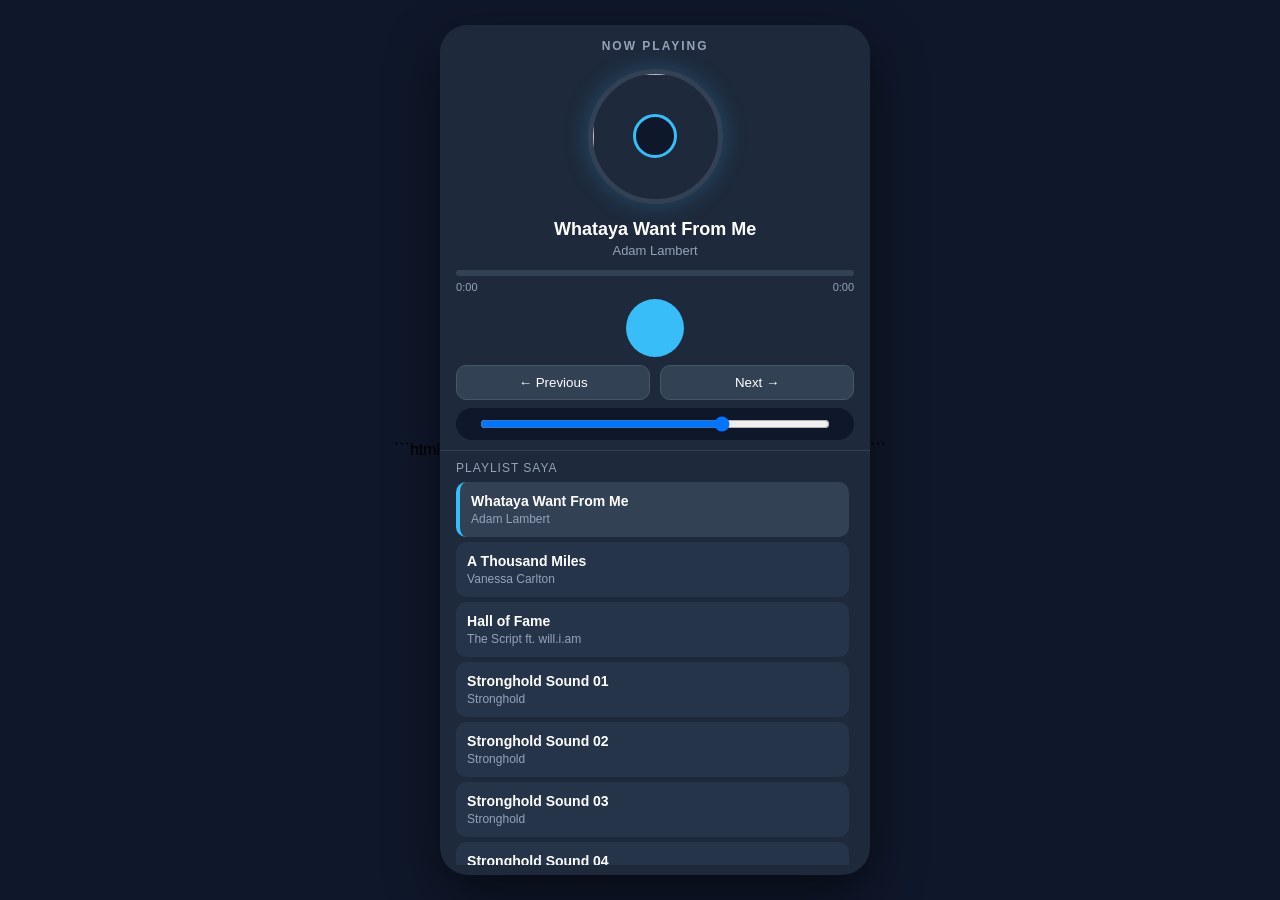
==== musik2/index.html @ 60b3ef36 "Add files via upload" ====
```html
<!DOCTYPE html>
<html lang="id">

<head>

<meta charset="UTF-8">

<meta
name="viewport"
content="width=device-width, initial-scale=1.0, viewport-fit=cover">

<title>Music Player</title>


<!-- ICON -->

<script
src="https://unpkg.com/@phosphor-icons/web">
</script>


<style>


/* =====================================
   1. RESET
===================================== */

* {

  box-sizing: border-box;

  margin: 0;

  padding: 0;

  font-family:

    Arial,
    sans-serif;

}


html,
body {

  width: 100%;

  height: 100%;

  overflow: hidden;

  background:

    #0f172a;

}


/* =====================================
   2. MUSIC PLAYER
===================================== */

.music-player {

  width: 100%;

  height: 100vh;

  height: 100dvh;

  display: flex;

  flex-direction: column;

  background:

    #1e293b;

  color:

    white;

  overflow: hidden;

}


/* =====================================
   3. BAGIAN ATAS PLAYER
===================================== */

.player-top {

  flex-shrink: 0;

  padding:

    max(
      14px,
      env(safe-area-inset-top)
    )

    16px

    10px;

  background:

    #1e293b;

  z-index:

    10;

}


/* =====================================
   4. HEADER
===================================== */

.header {

  display: flex;

  justify-content:

    space-between;

  align-items:

    center;

  margin-bottom:

    8px;

}


.header h2 {

  font-size:

    12px;

  color:

    #94a3b8;

  letter-spacing:

    2px;

}


.icon-button {

  border:

    none;

  background:

    transparent;

  color:

    #94a3b8;

  font-size:

    24px;

}


/* =====================================
   5. COVER
===================================== */

.cover-container {

  width:

    150px;

  height:

    150px;

  margin:

    0
    auto
    8px;

  position:

    relative;

  display:

    flex;

  justify-content:

    center;

  align-items:

    center;

}


/* COVER BERBENTUK PIRINGAN */

.cover {

  width:

    135px;

  height:

    135px;

  border-radius:

    50%;

  object-fit:

    cover;

  border:

    5px
    solid
    #334155;

  box-shadow:

    0
    0
    25px

    rgba(
      56,
      189,
      248,
      0.25
    );

  animation:

    putarCover

    8s

    linear

    infinite;

  animation-play-state:

    paused;

}


/* COVER BERPUTAR SAAT PLAY */

.music-player.playing
.cover {

  animation-play-state:

    running;

}


/* ANIMASI */

@keyframes putarCover {

  from {

    transform:

      rotate(
        0deg
      );

  }


  to {

    transform:

      rotate(
        360deg
      );

  }

}


/* IKON MUSIK */

.music-icon {

  position:

    absolute;

  width:

    44px;

  height:

    44px;

  border-radius:

    50%;

  background:

    #0f172a;

  border:

    3px
    solid
    #38bdf8;

  display:

    flex;

  justify-content:

    center;

  align-items:

    center;

  color:

    #38bdf8;

  font-size:

    23px;

  pointer-events:

    none;

}


/* =====================================
   6. INFO LAGU
===================================== */

.song-info {

  text-align:

    center;

}


.song-title {

  font-size:

    18px;

  font-weight:

    bold;

  white-space:

    nowrap;

  overflow:

    hidden;

  text-overflow:

    ellipsis;

}


.artist {

  margin-top:

    3px;

  font-size:

    13px;

  color:

    #94a3b8;

}


/* =====================================
   7. PROGRESS
===================================== */

.progress {

  width:

    100%;

  height:

    6px;

  margin-top:

    12px;

  background:

    #334155;

  border-radius:

    10px;

  overflow:

    hidden;

  cursor:

    pointer;

}


.progress-fill {

  width:

    0%;

  height:

    100%;

  background:

    #38bdf8;

}


.time {

  display:

    flex;

  justify-content:

    space-between;

  margin-top:

    5px;

  font-size:

    11px;

  color:

    #94a3b8;

}


/* =====================================
   8. TOMBOL KONTROL
===================================== */

.controls {

  display:

    flex;

  justify-content:

    center;

  align-items:

    center;

  gap:

    20px;

  margin-top:

    6px;

}


.control-button {

  border:

    none;

  background:

    transparent;

  color:

    white;

  font-size:

    26px;

  cursor:

    pointer;

}


.play-button {

  width:

    58px;

  height:

    58px;

  border:

    none;

  border-radius:

    50%;

  background:

    #38bdf8;

  color:

    #0f172a;

  font-size:

    28px;

  cursor:

    pointer;

}


/* =====================================
   9. PREVIOUS DAN NEXT
===================================== */

.text-controls {

  display:

    flex;

  gap:

    10px;

  margin-top:

    8px;

}


.text-controls button {

  flex:

    1;

  padding:

    9px;

  border:

    1px
    solid
    #475569;

  border-radius:

    10px;

  background:

    #334155;

  color:

    white;

  cursor:

    pointer;

}


/* =====================================
   10. VOLUME
===================================== */

.volume {

  display:

    flex;

  align-items:

    center;

  gap:

    10px;

  margin-top:

    8px;

  padding:

    8px
    14px;

  border-radius:

    20px;

  background:

    #0f172a;

}


.volume input {

  width:

    100%;

}


/* =====================================
   11. PLAYLIST
===================================== */

.playlist-area {

  flex:

    1;

  min-height:

    0;

  display:

    flex;

  flex-direction:

    column;

  border-top:

    1px
    solid
    #334155;

  padding:

    10px
    16px;

  overflow:

    hidden;

}


.playlist-title {

  flex-shrink:

    0;

  margin-bottom:

    7px;

  font-size:

    12px;

  color:

    #94a3b8;

  letter-spacing:

    1px;

}


/* =====================================
   12. LIST LAGU DI-SCROLL
===================================== */

.song-list {

  flex:

    1;

  min-height:

    0;

  overflow-y:

    auto;

  overflow-x:

    hidden;

  padding-right:

    5px;

  -webkit-overflow-scrolling:

    touch;

}


.song-list::-webkit-scrollbar {

  width:

    5px;

}


.song-list::-webkit-scrollbar-thumb {

  background:

    #475569;

  border-radius:

    10px;

}


/* ITEM LAGU */

.song-item {

  display:

    flex;

  justify-content:

    space-between;

  align-items:

    center;

  padding:

    11px;

  margin-bottom:

    5px;

  border-radius:

    10px;

  background:

    #263449;

  cursor:

    pointer;

}


.song-item.active {

  background:

    #334155;

  border-left:

    4px
    solid
    #38bdf8;

}


.song-item-title {

  font-size:

    14px;

  font-weight:

    bold;

}


.song-item-artist {

  margin-top:

    3px;

  font-size:

    12px;

  color:

    #94a3b8;

}


/* =====================================
   13. HP LAYAR PENDEK
===================================== */

@media
(max-height: 700px) {

  .cover-container {

    width:

      110px;

    height:

      110px;

  }


  .cover {

    width:

      100px;

    height:

      100px;

  }


  .player-top {

    padding-top:

      8px;

    padding-bottom:

      6px;

  }


  .progress {

    margin-top:

      7px;

  }


  .controls {

    margin-top:

      4px;

  }


  .play-button {

    width:

      50px;

    height:

      50px;

  }

}


/* =====================================
   14. DESKTOP
===================================== */

@media
(min-width: 600px) {

  body {

    display:

      flex;

    justify-content:

      center;

    align-items:

      center;

    padding:

      20px;

  }


  .music-player {

    width:

      430px;

    max-height:

      850px;

    border-radius:

      28px;

    box-shadow:

      0
      20px
      50px

      rgba(
        0,
        0,
        0,
        0.5
      );

  }

}


</style>

</head>


<body>


<div
class="music-player">


<!-- PLAYER BAGIAN ATAS -->

<div
class="player-top">


<div
class="header">


<button
class="icon-button">

<i
class="ph ph-caret-down">

</i>

</button>


<h2>

NOW PLAYING

</h2>


<button
class="icon-button">

<i
class="ph ph-dots-three">

</i>

</button>


</div>


<!-- COVER -->

<div
class="cover-container">


<img

id="cover"

class="cover"

src="https://images.unsplash.com/photo-1506157786151-b8491531f063?w=500&q=80">


<div
class="music-icon">


<i
class="ph ph-music-note">

</i>


</div>


</div>


<!-- INFO -->

<div
class="song-info">


<div
id="title"

class="song-title">

Memuat Lagu...

</div>


<div
id="artist"

class="artist">

-

</div>


</div>


<!-- PROGRESS -->

<div

id="progress"

class="progress">


<div

id="progressFill"

class="progress-fill">

</div>


</div>


<div
class="time">


<span
id="currentTime">

0:00

</span>


<span
id="duration">

0:00

</span>


</div>


<!-- TOMBOL -->

<div
class="controls">


<button

id="previous"

class="control-button">


<i
class="ph ph-skip-back-fill">

</i>


</button>


<button

id="play"

class="play-button">


<i
class="ph ph-play-fill">

</i>


</button>


<button

id="next"

class="control-button">


<i
class="ph ph-skip-forward-fill">

</i>


</button>


</div>


<!-- TOMBOL TEKS -->

<div
class="text-controls">


<button
id="previousText">

← Previous

</button>


<button
id="nextText">

Next →

</button>


</div>


<!-- VOLUME -->

<div
class="volume">


<i
class="ph ph-speaker-low">

</i>


<input

id="volume"

type="range"

min="0"

max="100"

value="70">


<i
class="ph ph-speaker-high">

</i>


</div>


</div>


<!-- PLAYLIST -->

<div
class="playlist-area">


<div
class="playlist-title">

PLAYLIST SAYA

</div>


<div

id="songList"

class="song-list">

</div>


</div>


</div>


<script>


/* =====================================
   DAFTAR LAGU
===================================== */

const playlist = [

{
        title: "Whataya Want From Me",
        artist: "Adam Lambert",
      src: "https://raw.githubusercontent.com/MrSukses89/my_music/main/what_from_me.mp3",
      cover: "https://images.unsplash.com/photo-1506157786151-b8491531f063?w=500&q=80"
      },
      {
        title: "A Thousand Miles",
        artist: "Vanessa Carlton",
        src: "https://github.com/MrSukses89/my_music/raw/refs/heads/main/Vanessa%20Carlton%20-%20A%20Thousand%20Miles.mp3",
        cover: "https://images.unsplash.com/photo-1506157786151-b8491531f063?w=500&q=80"

      },
      { title: "Hall of Fame", artist: "The Script ft. will.i.am", src: "https://raw.githubusercontent.com/MrSukses89/my_music/main/hall%20of%20fame.mp3", cover: "https://images.unsplash.com/photo-1598488035139-bdbb2231ce04?w=500&q=80" },
      { title: "Stronghold Sound 01", artist: "Stronghold", src: "https://raw.githubusercontent.com/MrSukses89/my_music/main/stronghold%20sound01.mp3", cover: "https://images.unsplash.com/photo-1506157786151-b8491531f063?w=500&q=80" },
      { title: "Stronghold Sound 02", artist: "Stronghold", src: "https://raw.githubusercontent.com/MrSukses89/my_music/main/stronghold%20sound02.mp3", cover: "https://images.unsplash.com/photo-1506157786151-b8491531f063?w=500&q=80" },
      { title: "Stronghold Sound 03", artist: "Stronghold", src: "https://raw.githubusercontent.com/MrSukses89/my_music/main/stronghold%20sound03.mp3", cover: "https://images.unsplash.com/photo-1506157786151-b8491531f063?w=500&q=80" },
      { title: "Stronghold Sound 04", artist: "Stronghold", src: "https://raw.githubusercontent.com/MrSukses89/my_music/main/stronghold%20sound04.mp3", cover: "https://images.unsplash.com/photo-1506157786151-b8491531f063?w=500&q=80" },
      { title: "It's My Life", artist: "Bon Jovi", src: "https://raw.githubusercontent.com/MrSukses89/my_music/main/its_My_Life.mp3", cover: "https://images.unsplash.com/photo-1506157786151-b8491531f063?w=500&q=80" },
      { title: "Green Day - 21 Guns", artist: "Green Day", src: "https://raw.githubusercontent.com/MrSukses89/my_music/main/Green%20Day_21%20Gun.mp3", cover: "https://images.unsplash.com/photo-1506157786151-b8491531f063?w=500&q=80" },
      { title: "Iris", artist: "Goo Goo Dolls", src: "https://raw.githubusercontent.com/MrSukses89/my_music/main/Iris.mp3", cover: "https://images.unsplash.com/photo-1506157786151-b8491531f063?w=500&q=80" },
      { title: "Don't Cry", artist: "Guns N' Roses", src: "https://raw.githubusercontent.com/MrSukses89/my_music/main/dont%20cry%20gnr.mp3", cover: "https://images.unsplash.com/photo-1506157786151-b8491531f063?w=500&q=80" },
      { title: "Bad Liar", artist: "Imagine Dragons", src: "https://raw.githubusercontent.com/MrSukses89/my_music/main/bad%20liar.mp3", cover: "https://images.unsplash.com/photo-1506157786151-b8491531f063?w=500&q=80" },
      { title: "In The End", artist: "Linkin Park", src: "https://raw.githubusercontent.com/MrSukses89/my_music/main/in%20the%20end.mp3", cover: "https://images.unsplash.com/photo-1506157786151-b8491531f063?w=500&q=80" },
      { title: "Young Dumb & Broke", artist: "Khalid", src: "https://raw.githubusercontent.com/MrSukses89/my_music/main/young_dumb.mp3", cover: "https://images.unsplash.com/photo-1506157786151-b8491531f063?w=500&q=80" },
      { title: "Slow Dancing in the Burning Room", artist: "John Mayer", src: "https://raw.githubusercontent.com/MrSukses89/my_music/main/slow_dacing.mp3", cover: "https://images.unsplash.com/photo-1506157786151-b8491531f063?w=500&q=80" },
      { title: "Can We Kiss Forever?", artist: "Kina ft. Adriana Proenza", src: "https://raw.githubusercontent.com/MrSukses89/my_music/main/can_we_kiss.mp3", cover: "https://images.unsplash.com/photo-1506157786151-b8491531f063?w=500&q=80" },
      { title: "Poker Face", artist: "Lady Gaga", src: "https://raw.githubusercontent.com/MrSukses89/my_music/main/poker_face.mp3", cover: "https://images.unsplash.com/photo-1506157786151-b8491531f063?w=500&q=80" },
      { title: "Rain On Me", artist: "Lady Gaga & Ariana Grande", src: "https://raw.githubusercontent.com/MrSukses89/my_music/main/rain_on_me.mp3", cover: "https://images.unsplash.com/photo-1506157786151-b8491531f063?w=500&q=80" },
      { title: "Numb", artist: "Linkin Park", src: "https://raw.githubusercontent.com/MrSukses89/my_music/main/numb.mp3", cover: "https://images.unsplash.com/photo-1506157786151-b8491531f063?w=500&q=80" },
      { title: "Perfect", artist: "Simple Plan", src: "https://raw.githubusercontent.com/MrSukses89/my_music/main/Perfect_simpel.mp3", cover: "https://images.unsplash.com/photo-1506157786151-b8491531f063?w=500&q=80" },
      { title: "Surender", artist: "Natalie Taylor", src: "https://raw.githubusercontent.com/MrSukses89/my_music/main/surender.mp3", cover: "https://images.unsplash.com/photo-1506157786151-b8491531f063?w=500&q=80" },
      { title: "Something Like This", artist: "The Chainsmokers & Coldplay", src: "https://raw.githubusercontent.com/MrSukses89/my_music/main/something%20like%20this.mp3", cover: "https://images.unsplash.com/photo-1506157786151-b8491531f063?w=500&q=80" },
      { title: "Akatsuki No Ito", artist: "Wakaki", src: "https://raw.githubusercontent.com/MrSukses89/my_music/main/akatsuki%20no%20ito.mp3", cover: "https://images.unsplash.com/photo-1506157786151-b8491531f063?w=500&q=80" },
      { title: "What I've Done", artist: "Linkin Park", src: "https://raw.githubusercontent.com/MrSukses89/my_music/main/what%20ive%20done.mp3", cover: "https://images.unsplash.com/photo-1506157786151-b8491531f063?w=500&q=80" },
      { title: "Where You Will Go", artist: "OneRepublic", src: "https://raw.githubusercontent.com/MrSukses89/my_music/main/where%20you%20will%20go.mp3", cover: "https://images.unsplash.com/photo-1506157786151-b8491531f063?w=500&q=80" },
      { title: "Avenged Sevenfold - Hail To The King 01", artist: "Avenged Sevenfold", src: "https://raw.githubusercontent.com/MrSukses89/my_music/main/avenged%2001.mp3", cover: "https://images.unsplash.com/photo-1506157786151-b8491531f063?w=500&q=80" },
      { title: "Avenged Sevenfold - Hail To The King 02", artist: "Avenged Sevenfold", src: "https://raw.githubusercontent.com/MrSukses89/my_music/main/avenged%2002.mp3", cover: "https://images.unsplash.com/photo-1506157786151-b8491531f063?w=500&q=80" },
      { title: "Avenged Sevenfold - Hail To The King 03", artist: "Avenged Sevenfold", src: "https://raw.githubusercontent.com/MrSukses89/my_music/main/avenged%2003.mp3", cover: "https://images.unsplash.com/photo-1506157786151-b8491531f063?w=500&q=80" },
      { title: "Avenged Sevenfold - Hail To The King 04", artist: "Avenged Sevenfold", src: "https://raw.githubusercontent.com/MrSukses89/my_music/main/avenged%2004.mp3", cover: "https://images.unsplash.com/photo-1506157786151-b8491531f063?w=500&q=80" },
      { title: "barat - 01", artist: "Various Artists", src: "https://raw.githubusercontent.com/MrSukses89/my_music/main/barat%2001.mp3", cover: "https://images.unsplash.com/photo-1506157786151-b8491531f063?w=500&q=80" },
      { title: "barat - 02", artist: "Various Artists", src: "https://raw.githubusercontent.com/MrSukses89/my_music/main/barat%2002.mp3", cover: "https://images.unsplash.com/photo-1506157786151-b8491531f063?w=500&q=80" },
      { title: "barat - 03", artist: "Various Artists", src: "https://raw.githubusercontent.com/MrSukses89/my_music/main/barat%2003.mp3", cover: "https://images.unsplash.com/photo-1506157786151-b8491531f063?w=500&q=80" },
      { title: "ghibli - 01", artist: "Various Artists", src: "https://raw.githubusercontent.com/MrSukses89/my_music/main/ghibli%2001.mp3", cover: "https://images.unsplash.com/photo-1506157786151-b8491531f063?w=500&q=80" },
      { title: "ghibli - 02", artist: "Various Artists", src: "https://raw.githubusercontent.com/MrSukses89/my_music/main/gibli%2002.mp3", cover: "https://images.unsplash.com/photo-1506157786151-b8491531f063?w=500&q=80" },
      { title: "river flow rock", artist: "Various Artists", src: "https://raw.githubusercontent.com/MrSukses89/my_music/main/River%20Flow%20Rock.mp3", cover: "https://images.unsplash.com/photo-1506157786151-b8491531f063?w=500&q=80" },
      { title: "rock - 01", artist: "Various Artists", src: "https://raw.githubusercontent.com/MrSukses89/my_music/main/rock%2001.mp3", cover: "https://images.unsplash.com/photo-1506157786151-b8491531f063?w=500&q=80" },
      { title: "rock - 02", artist: "Various Artists", src: "https://raw.githubusercontent.com/MrSukses89/my_music/main/rock%2002.mp3", cover: "https://images.unsplash.com/photo-1506157786151-b8491531f063?w=500&q=80" },
      { title: "rock - 03", artist: "Various Artists", src: "https://raw.githubusercontent.com/MrSukses89/my_music/main/rock%2003.mp3", cover: "https://images.unsplash.com/photo-1506157786151-b8491531f063?w=500&q=80" },
      { title: "Getcha", artist: "Sania Twain", src: "https://raw.githubusercontent.com/MrSukses89/my_music/main/sania_twain_getcha.mp3", cover: "https://images.unsplash.com/photo-1506157786151-b8491531f063?w=500&q=80" },
      { title: "Clasic - 01", artist: "Various Artists", src: "https://raw.githubusercontent.com/MrSukses89/my_music/main/clasic%2001.mp3", cover: "https://images.unsplash.com/photo-1506157786151-b8491531f063?w=500&q=80" },
      { title: "Clasic - 02", artist: "Various Artists", src: "https://raw.githubusercontent.com/MrSukses89/my_music/main/clasic%2002.mp3", cover: "https://images.unsplash.com/photo-1506157786151-b8491531f063?w=500&q=80" },
      { title: "Clasic - 03", artist: "Various Artists", src: "https://raw.githubusercontent.com/MrSukses89/my_music/main/clasic%2003.mp3", cover: "https://images.unsplash.com/photo-1506157786151-b8491531f063?w=500&q=80" },
      { title: "Clasic - 04", artist: "Various Artists", src: "https://raw.githubusercontent.com/MrSukses89/my_music/main/clasic%2004.mp3", cover: "https://images.unsplash.com/photo-1506157786151-b8491531f063?w=500&q=80" },
      { title: "Clasic - 05", artist: "Various Artists", src: "https://raw.githubusercontent.com/MrSukses89/my_music/main/clasic%2005.mp3", cover: "https://images.unsplash.com/photo-1506157786151-b8491531f063?w=500&q=80" },
      { title: "Clasic - 06", artist: "Various Artists", src: "https://raw.githubusercontent.com/MrSukses89/my_music/main/clasic%2006.mp3", cover: "https://images.unsplash.com/photo-1506157786151-b8491531f063?w=500&q=80" },
      { title: "Clasic - 07", artist: "Various Artists", src: "https://raw.githubusercontent.com/MrSukses89/my_music/main/clasic%2007.mp3", cover: "https://images.unsplash.com/photo-1506157786151-b8491531f063?w=500&q=80" },
      { title: "Clasic - 08", artist: "Various Artists", src: "https://raw.githubusercontent.com/MrSukses89/my_music/main/clasic%2008.mp3", cover: "https://images.unsplash.com/photo-1506157786151-b8491531f063?w=500&q=80" },
      { title: "yiruma - 01", artist: "Various Artists", src: "https://raw.githubusercontent.com/MrSukses89/my_music/main/yiruma%2001.mp3", cover: "https://images.unsplash.com/photo-1506157786151-b8491531f063?w=500&q=80" },
      { title: "yiruma - 02", artist: "Various Artists", src: "https://raw.githubusercontent.com/MrSukses89/my_music/main/yiruma%2002.mp3", cover: "https://images.unsplash.com/photo-1506157786151-b8491531f063?w=500&q=80" },
      { title: "Padi - 01", artist: "Padi", src: "https://raw.githubusercontent.com/MrSukses89/my_music/main/padi%2001.mp3", cover: "https://images.unsplash.com/photo-1506157786151-b8491531f063?w=500&q=80" },
      { title: "Padi - 02", artist: "Padi", src: "https://raw.githubusercontent.com/MrSukses89/my_music/main/padi%2002.mp3", cover: "https://images.unsplash.com/photo-1506157786151-b8491531f063?w=500&q=80" },
      { title: "Padi - 03", artist: "Padi", src: "https://raw.githubusercontent.com/MrSukses89/my_music/main/padi%2003.mp3", cover: "https://images.unsplash.com/photo-1506157786151-b8491531f063?w=500&q=80" },
      { title: "Viera - 01", artist: "Various Artists", src: "https://raw.githubusercontent.com/MrSukses89/my_music/main/viera%2001.mp3", cover: "https://images.unsplash.com/photo-1506157786151-b8491531f063?w=500&q=80" },
      { title: "Viera - 02", artist: "Various Artists", src: "https://raw.githubusercontent.com/MrSukses89/my_music/main/viera%2002.mp3", cover: "https://images.unsplash.com/photo-1506157786151-b8491531f063?w=500&q=80" },
      { title: "Didi Kempot - 01", artist: "Didi Kempot", src: "https://raw.githubusercontent.com/MrSukses89/my_music/main/didi%20kempot%2001.mp3", cover: "https://images.unsplash.com/photo-1506157786151-b8491531f063?w=500&q=80" },
      { title: "Didi Kempot - 02", artist: "Didi Kempot", src: "https://raw.githubusercontent.com/MrSukses89/my_music/main/didi%20kempot%2002.mp3", cover: "https://images.unsplash.com/photo-1506157786151-b8491531f063?w=500&q=80" },
      { title: "Didi Kempot - 03", artist: "Didi Kempot", src: "https://raw.githubusercontent.com/MrSukses89/my_music/main/didi%20kempot%2003.mp3", cover: "https://images.unsplash.com/photo-1506157786151-b8491531f063?w=500&q=80" },
      { title: "Daughtry", artist: "Daughtry", src: "https://raw.githubusercontent.com/MrSukses89/my_music/main/Daughtry.mp3", cover: "https://images.unsplash.com/photo-1506157786151-b8491531f063?w=500&q=80" },
      { title: "Scorpion - 01", artist: "Scorpion", src: "https://raw.githubusercontent.com/MrSukses89/my_music/main/Sorpion%2001.mp3", cover: "https://images.unsplash.com/photo-1506157786151-b8491531f063?w=500&q=80" },
      { title: "Scorpion 02", artist: "Scorpion", src: "https://raw.githubusercontent.com/MrSukses89/my_music/main/Sorpion%2002.mp3", cover: "https://images.unsplash.com/photo-1506157786151-b8491531f063?w=500&q=80" },
      { title: "Scorpion - 03", artist: "Scorpion", src: "https://raw.githubusercontent.com/MrSukses89/my_music/main/Sorpion%2003.mp3", cover: "https://images.unsplash.com/photo-1506157786151-b8491531f063?w=500&q=80" },
      { title: "Andmesh - 01", artist: "Andmesh", src: "https://raw.githubusercontent.com/MrSukses89/my_music/main/andmesh%2001.mp3", cover: "https://images.unsplash.com/photo-1506157786151-b8491531f063?w=500&q=80" },
      { title: "Andmesh - 02", artist: "Andmesh", src: "https://raw.githubusercontent.com/MrSukses89/my_music/main/andmesh%2002.mp3", cover: "https://images.unsplash.com/photo-1506157786151-b8491531f063?w=500&q=80" },
      { title: "Ungu - 01", artist: "Ungu", src: "https://raw.githubusercontent.com/MrSukses89/my_music/main/ungu%2001.mp3", cover: "https://images.unsplash.com/photo-1506157786151-b8491531f063?w=500&q=80" },
      { title: "Ungu - 02", artist: "Ungu", src: "https://raw.githubusercontent.com/MrSukses89/my_music/main/ungu%2002.mp3", cover: "https://images.unsplash.com/photo-1506157786151-b8491531f063?w=500&q=80" },
      { title: "Ungu - 03", artist: "Ungu", src: "https://raw.githubusercontent.com/MrSukses89/my_music/main/ungu%2003.mp3", cover: "https://images.unsplash.com/photo-1506157786151-b8491531f063?w=500&q=80" },
      { title: "Noah - 01", artist: "Noah", src: "https://raw.githubusercontent.com/MrSukses89/my_music/main/noah%20001.mp3", cover: "https://images.unsplash.com/photo-1506157786151-b8491531f063?w=500&q=80" },
      { title: "Noah - 02", artist: "Noah", src: "https://raw.githubusercontent.com/MrSukses89/my_music/main/noah%2002.mp3", cover: "https://images.unsplash.com/photo-1506157786151-b8491531f063?w=500&q=80" },
      { title: "Noah - 03", artist: "Noah", src: "https://raw.githubusercontent.com/MrSukses89/my_music/main/noah%2003.mp3", cover: "https://images.unsplash.com/photo-1506157786151-b8491531f063?w=500&q=80" },
      { title: "Noah - 04", artist: "Noah", src: "https://raw.githubusercontent.com/MrSukses89/my_music/main/noah%2004.mp3", cover: "https://images.unsplash.com/photo-1506157786151-b8491531f063?w=500&q=80" },
      { title: "Noah - 05", artist: "Noah", src: "https://raw.githubusercontent.com/MrSukses89/my_music/main/noah%2005.mp3", cover: "https://images.unsplash.com/photo-1506157786151-b8491531f063?w=500&q=80" },
      { title: "Noah - 06", artist: "Noah", src: "https://raw.githubusercontent.com/MrSukses89/my_music/main/noah%2006.mp3", cover: "https://images.unsplash.com/photo-1506157786151-b8491531f063?w=500&q=80" },
      { title: "Sheila On 7 - 01", artist: "Sheila On 7", src: "https://raw.githubusercontent.com/MrSukses89/my_music/main/sheila%20on%207.%2001.mp3", cover: "https://images.unsplash.com/photo-1506157786151-b8491531f063?w=500&q=80" },
      { title: "Sheila On 7 - 02", artist: "Sheila On 7", src: "https://raw.githubusercontent.com/MrSukses89/my_music/main/sheila%20on%207.%2002.mp3", cover: "https://images.unsplash.com/photo-1506157786151-b8491531f063?w=500&q=80" },
      { title: "Sheila On 7 - 03", artist: "Sheila On 7", src: "https://raw.githubusercontent.com/MrSukses89/my_music/main/sheila%20on%207.%2003.mp3", cover: "https://images.unsplash.com/photo-1506157786151-b8491531f063?w=500&q=80" },
      { title: "Sheila On 7 - 04", artist: "Sheila On 7", src: "https://raw.githubusercontent.com/MrSukses89/my_music/main/sheila%20on%207.%2004.mp3", cover: "https://images.unsplash.com/photo-1506157786151-b8491531f063?w=500&q=80" },
      { title: "Naff - 01", artist: "Naff", src: "https://raw.githubusercontent.com/MrSukses89/my_music/main/naff%2001.mp3", cover: "https://images.unsplash.com/photo-1506157786151-b8491531f063?w=500&q=80" },
      { title: "Naff - 02", artist: "Naff", src: "https://raw.githubusercontent.com/MrSukses89/my_music/main/naff%2002.mp3", cover: "https://images.unsplash.com/photo-1506157786151-b8491531f063?w=500&q=80" },
      { title: "Naff - 03", artist: "Naff", src: "https://raw.githubusercontent.com/MrSukses89/my_music/main/naff%2003.mp3", cover: "https://images.unsplash.com/photo-1506157786151-b8491531f063?w=500&q=80" },
      { title: "Geisha - 01", artist: "Geisha", src: "https://raw.githubusercontent.com/MrSukses89/my_music/main/geisya%2001.mp3", cover: "https://images.unsplash.com/photo-1506157786151-b8491531f063?w=500&q=80" },
      { title: "Geisha - 02", artist: "Geisha", src: "https://raw.githubusercontent.com/MrSukses89/my_music/main/geisya%2002.mp3", cover: "https://images.unsplash.com/photo-1506157786151-b8491531f063?w=500&q=80" },
      { title: "Adele - 01", artist: "Adele", src: "https://raw.githubusercontent.com/MrSukses89/my_music/main/adele%2001.mp3", cover: "https://images.unsplash.com/photo-1506157786151-b8491531f063?w=500&q=80" },
      { title: "Adele - 02", artist: "Adele", src: "https://raw.githubusercontent.com/MrSukses89/my_music/main/adele%2002.mp3", cover: "https://images.unsplash.com/photo-1506157786151-b8491531f063?w=500&q=80" },
      { title: "Adele - 03", artist: "Adele", src: "https://raw.githubusercontent.com/MrSukses89/my_music/main/adele%2003.mp3", cover: "https://images.unsplash.com/photo-1506157786151-b8491531f063?w=500&q=80" },
      { title: "Ed Sheeran - 01", artist: "Ed Sheeran", src: "https://raw.githubusercontent.com/MrSukses89/my_music/main/ed%20sheeran%2001.mp3", cover: "https://images.unsplash.com/photo-1506157786151-b8491531f063?w=500&q=80" },
      { title: "Ed Sheeran - 02", artist: "Ed Sheeran", src: "https://raw.githubusercontent.com/MrSukses89/my_music/main/ed%20sheeran%2002.mp3", cover: "https://images.unsplash.com/photo-1506157786151-b8491531f063?w=500&q=80" },
      { title: "Ed Sheeran - 03", artist: "Ed Sheeran", src: "https://raw.githubusercontent.com/MrSukses89/my_music/main/ed%20sheeran%2003.mp3", cover: "https://images.unsplash.com/photo-1506157786151-b8491531f063?w=500&q=80" },
      { title: "Dewa 19 - 01", artist: "Dewa 19", src: "https://raw.githubusercontent.com/MrSukses89/my_music/main/dewa%2001.mp3", cover: "https://images.unsplash.com/photo-1506157786151-b8491531f063?w=500&q=80" },
      { title: "Dewa 19 - 02", artist: "Dewa 19", src: "https://raw.githubusercontent.com/MrSukses89/my_music/main/dewa%2002.mp3", cover: "https://images.unsplash.com/photo-1506157786151-b8491531f063?w=500&q=80" },
      { title: "Dewa 03", artist: "Dewa 19", src: "https://raw.githubusercontent.com/MrSukses89/my_music/main/dewa%2003.mp3", cover: "https://images.unsplash.com/photo-1506157786151-b8491531f063?w=500&q=80" },
      { title: "Tiara Andini - 01", artist: "Tiara Andini", src: "https://raw.githubusercontent.com/MrSukses89/my_music/main/tiara%20andini%2001.mp3", cover: "https://images.unsplash.com/photo-1506157786151-b8491531f063?w=500&q=80" },
      { title: "Tiara Andini - 02", artist: "Tiara Andini", src: "https://raw.githubusercontent.com/MrSukses89/my_music/main/tiara%20andini%2002.mp3", cover: "https://images.unsplash.com/photo-1506157786151-b8491531f063?w=500&q=80" },
      { title: "Radja - 01", artist: "Radja", src: "https://raw.githubusercontent.com/MrSukses89/my_music/main/radja%2001.mp3", cover: "https://images.unsplash.com/photo-1506157786151-b8491531f063?w=500&q=80" },
      { title: "Radja - 02", artist: "Radja", src: "https://raw.githubusercontent.com/MrSukses89/my_music/main/radja%2002.mp3", cover: "https://images.unsplash.com/photo-1506157786151-b8491531f063?w=500&q=80" },
      {
        title: "Radja - 03",
        artist: "Radja",
        src: "https://raw.githubusercontent.com/MrSukses89/my_music/main/radja%2003.mp3",
        cover: "https://images.unsplash.com/photo-1506157786151-b8491531f063?w=500&q=80"
      },
      {
        title: "Indo 2026 - 01",
        artist: "Various Artists",
        src: "https://raw.githubusercontent.com/MrSukses89/my_music/main/indo%202026.mp3",
        cover: "https://images.unsplash.com/photo-1506157786151-b8491531f063?w=500&q=80"
      },

{
      title: "Indo 2026 - 02",
        artist: "Various Artists",
         src: "https://raw.githubusercontent.com/MrSukses89/my_music/main/indo%202026%2002.mp3",
        cover: "https://images.unsplash.com/photo-1506157786151-b8491531f063?w=500&q=80"
    },


{
        title: "Indo 2026 - 03",
        artist: "Various Artists",
        // Link sudah diperbaiki ke format RAW yang benar
         src: "https://raw.githubusercontent.com/MrSukses89/my_music/main/indo%202026%2003.mp3",
        cover: "https://images.unsplash.com/photo-1506157786151-b8491531f063?w=500&q=80"
    },
{
        title: "Lagu Cafe - 01",
        artist: "Various Artists",
        // Link sudah diperbaiki ke format RAW yang benar
         src: "https://raw.githubusercontent.com/MrSukses89/my_music/main/lagu%20cafe%2001.mp3",
        cover: "https://images.unsplash.com/photo-1506157786151-b8491531f063?w=500&q=80"
   },
{
        title: "Lagu Cafe - 02",
        artist: "Various Artists",
        // Link sudah diperbaiki ke format RAW yang benar
         src: "https://raw.githubusercontent.com/MrSukses89/my_music/main/lagu%20cafe%2002.mp3",
        cover: "https://images.unsplash.com/photo-1506157786151-b8491531f063?w=500&q=80"
    },
{
        title: "Lagu Cafe - 03",
        artist: "Various Artists",
        // Link sudah diperbaiki ke format RAW yang benar
         src: "https://raw.githubusercontent.com/MrSukses89/my_music/main/lagu%20cafe%2003.mp3",
        cover: "https://images.unsplash.com/photo-1506157786151-b8491531f063?w=500&q=80"
    },
{
        title: "Lagu Cafe - 04",
        artist: "Various Artists",
        // Link sudah diperbaiki ke format RAW yang benar
         src: "https://raw.githubusercontent.com/MrSukses89/my_music/main/lagu%20cafe%2004.mp3",
        cover: "https://images.unsplash.com/photo-1506157786151-b8491531f063?w=500&q=80"
    },
{
        title: "Lagu Cafe - 05",
        artist: "Various Artists",
        // Link sudah diperbaiki ke format RAW yang benar
         src: "https://raw.githubusercontent.com/MrSukses89/my_music/main/lagu%20cafe%2005.mp3",
        cover: "https://images.unsplash.com/photo-1506157786151-b8491531f063?w=500&q=80"
    },
{
        title: "Lagu Cafe - 06",
        artist: "Various Artists",
        // Link sudah diperbaiki ke format RAW yang benar
         src: "https://raw.githubusercontent.com/MrSukses89/my_music/main/lagu%20cafe%2006.mp3",
        cover: "https://images.unsplash.com/photo-1506157786151-b8491531f063?w=500&q=80"
    },
{
        title: "Bon Jovi - 01",
        artist: "Bon Jovi",
        // Link sudah diperbaiki ke format RAW yang benar
         src: "https://raw.githubusercontent.com/MrSukses89/my_music/main/bon%20jovi%2001.mp3",
        cover: "https://images.unsplash.com/photo-1506157786151-b8491531f063?w=500&q=80"
    },
{
        title: "Bon Jovi - 02",
        artist: "Bon Jovi",
        // Link sudah diperbaiki ke format RAW yang benar
         src: "https://raw.githubusercontent.com/MrSukses89/my_music/main/bon%20jovi%2002.mp3",
        cover: "https://images.unsplash.com/photo-1506157786151-b8491531f063?w=500&q=80"
    },
{
        title: "Bon Jovi - 03",
        artist: "Bon Jovi",
        // Link sudah diperbaiki ke format RAW yang benar
         src: "https://raw.githubusercontent.com/MrSukses89/my_music/main/bon%20jovi%2003.mp3",
        cover: "https://images.unsplash.com/photo-1506157786151-b8491531f063?w=500&q=80"
    },
{
        title: "Bon Jovi - 04",
        artist: "Bon Jovi",
        // Link sudah diperbaiki ke format RAW yang benar
         src: "https://raw.githubusercontent.com/MrSukses89/my_music/main/bon%20jovi%2004.mp3",
        cover: "https://images.unsplash.com/photo-1506157786151-b8491531f063?w=500&q=80"
    },
{
        title: "Jamrud - 01",
        artist: "Jamrud",
        // Link sudah diperbaiki ke format RAW yang benar
         src: "https://raw.githubusercontent.com/MrSukses89/my_music/main/jamrud%2001.mp3",
        cover: "https://images.unsplash.com/photo-1506157786151-b8491531f063?w=500&q=80"
   },
{
        title: "Jamrud - 02",
        artist: "Jamrud",
        // Link sudah diperbaiki ke format RAW yang benar
            src: "https://raw.githubusercontent.com/MrSukses89/my_music/main/jamrud%2002.mp3",
        cover: "https://images.unsplash.com/photo-1506157786151-b8491531f063?w=500&q=80"
    },
{

        title: "Last Child - 01",
        artist: "Last Child",
        // Link sudah diperbaiki ke format RAW yang benar
         src: "https://raw.githubusercontent.com/MrSukses89/my_music/main/last%20child%2001mp3.mp3",
        cover: "https://images.unsplash.com/photo-1506157786151-b8491531f063?w=500&q=80"
   },
{
        title: "Last Child - 02",
        artist: "Last Child",
        // Link sudah diperbaiki ke format RAW yang benar
         src: "https://raw.githubusercontent.com/MrSukses89/my_music/main/last%20child%2002mp3.mp3",
        cover: "https://images.unsplash.com/photo-1506157786151-b8491531f063?w=500&q=80"
    },
{
        title: "Boomerang - 01",
        artist: "Boomerang",
        // Link sudah diperbaiki ke format RAW yang benar
         src: "https://raw.githubusercontent.com/MrSukses89/my_music/main/boomerang%2001.mp3",
        cover: "https://images.unsplash.com/photo-1506157786151-b8491531f063?w=500&q=80"
    },
{
        title: "Boomerang - 02",
        artist: "Boomerang",
        // Link sudah diperbaiki ke format RAW yang benar
         src: "https://raw.githubusercontent.com/MrSukses89/my_music/main/boomerang%2002.mp3",
        cover: "https://images.unsplash.com/photo-1506157786151-b8491531f063?w=500&q=80"
    },
{
        title: "Kangen Band - 01",
        artist: "Kangen Band",
        // Link sudah diperbaiki ke format RAW yang benar
         src: "https://raw.githubusercontent.com/MrSukses89/my_music/main/kangen%20band%2001.mp3",
        cover: "https://images.unsplash.com/photo-1506157786151-b8491531f063?w=500&q=80"
    },
{
        title: "Kangen Band - 02",
        artist: "Kangen Band",
        // Link sudah diperbaiki ke format RAW yang benar
         src: "https://raw.githubusercontent.com/MrSukses89/my_music/main/kangen%20band%2002.mp3",
        cover: "https://images.unsplash.com/photo-1506157786151-b8491531f063?w=500&q=80"
    },
{
        title: "Kangen Band - 03",
        artist: "Kangen Band",
        // Link sudah diperbaiki ke format RAW yang benar
         src: "https://raw.githubusercontent.com/MrSukses89/my_music/main/kangen%20band%2003.mp3",
        cover: "https://images.unsplash.com/photo-1506157786151-b8491531f063?w=500&q=80"
    },

];


/* =====================================
   VARIABEL
===================================== */

const audio =

new Audio();


const player =

document.querySelector(

".music-player"

);


const title =

document.getElementById(

"title"

);


const artist =

document.getElementById(

"artist"

);


const cover =

document.getElementById(

"cover"

);


const play =

document.getElementById(

"play"

);


const previous =

document.getElementById(

"previous"

);


const next =

document.getElementById(

"next"

);


const songList =

document.getElementById(

"songList"

);


const progress =

document.getElementById(

"progress"

);


const progressFill =

document.getElementById(

"progressFill"

);


const currentTime =

document.getElementById(

"currentTime"

);


const duration =

document.getElementById(

"duration"

);


const volume =

document.getElementById(

"volume"

);


let currentSong =

0;


/* =====================================
   LOAD LAGU
===================================== */

function loadSong(

index

) {


const song =

playlist[index];


audio.src =

song.src;


title.textContent =

song.title;


artist.textContent =

song.artist;


cover.src =

song.cover;


progressFill.style.width =

"0%";


currentTime.textContent =

"0:00";


duration.textContent =

"0:00";


renderPlaylist();


}


/* =====================================
   PLAY
===================================== */

function playSong() {


audio.play()

.then(

function() {


player.classList.add(

"playing"

);


play.innerHTML =

'<i class="ph ph-pause-fill"></i>';


}

)

.catch(

function(error) {


console.log(

"Musik tidak dapat diputar:",

error

);


}

);


}


/* =====================================
   PAUSE
===================================== */

function pauseSong() {


audio.pause();


player.classList.remove(

"playing"

);


play.innerHTML =

'<i class="ph ph-play-fill"></i>';


}


/* =====================================
   TOMBOL PLAY
===================================== */

play.addEventListener(

"click",

function() {


if (

audio.paused

) {


playSong();


}

else {


pauseSong();


}


}

);


/* =====================================
   NEXT
===================================== */

function nextSong() {


currentSong++;


if (

currentSong >=

playlist.length

) {


currentSong =

0;


}


loadSong(

currentSong

);


playSong();


}


/* =====================================
   PREVIOUS
===================================== */

function previousSong() {


currentSong--;


if (

currentSong <

0

) {


currentSong =

playlist.length - 1;


}


loadSong(

currentSong

);


playSong();


}


/* =====================================
   EVENT BUTTON
===================================== */

next.onclick =

nextSong;


previous.onclick =

previousSong;


document

.getElementById(

"nextText"

)

.onclick =

nextSong;


document

.getElementById(

"previousText"

)

.onclick =

previousSong;


/* =====================================
   BUAT PLAYLIST
===================================== */

function renderPlaylist() {


songList.innerHTML =

"";


playlist.forEach(

function(

song,

index

) {


const item =

document.createElement(

"div"

);


item.className =

"song-item";


if (

index ===

currentSong

) {


item.classList.add(

"active"

);


}


item.innerHTML =

`

<div>

<div

class="song-item-title">

${song.title}

</div>

<div

class="song-item-artist">

${song.artist}

</div>

</div>

<i

class="ph ph-music-note">

</i>

`;


item.onclick =

function() {


currentSong =

index;


loadSong(

currentSong

);


playSong();


};


songList.appendChild(

item

);


}

);


}


/* =====================================
   PROGRESS
===================================== */

audio.addEventListener(

"timeupdate",

function() {


if (

audio.duration

) {


const percent =

(

audio.currentTime /

audio.duration

)

*

100;


progressFill.style.width =

percent +

"%";


currentTime.textContent =

formatTime(

audio.currentTime

);


duration.textContent =

formatTime(

audio.duration

);


}


}

);


/* =====================================
   KLIK PROGRESS
===================================== */

progress.addEventListener(

"click",

function(

event

) {


if (

!audio.duration

) {


return;


}


const rect =

progress.getBoundingClientRect();


const position =

(

event.clientX -

rect.left

)

/

rect.width;


audio.currentTime =

position *

audio.duration;


}

);


/* =====================================
   FORMAT WAKTU
===================================== */

function formatTime(

seconds

) {


const minutes =

Math.floor(

seconds /

60

);


const second =

Math.floor(

seconds %

60

);


return

minutes +

":" +

(

second <

10

?

"0"

:

""

)

+

second;


}


/* =====================================
   VOLUME
===================================== */

volume.oninput =

function() {


audio.volume =

volume.value /

100;


};


/* =====================================
   LAGU SELESAI
===================================== */

audio.onended =

nextSong;


/* =====================================
   MULAI
===================================== */

audio.volume =

0.7;


loadSong(

currentSong

);


</script>


</body>

</html>
```
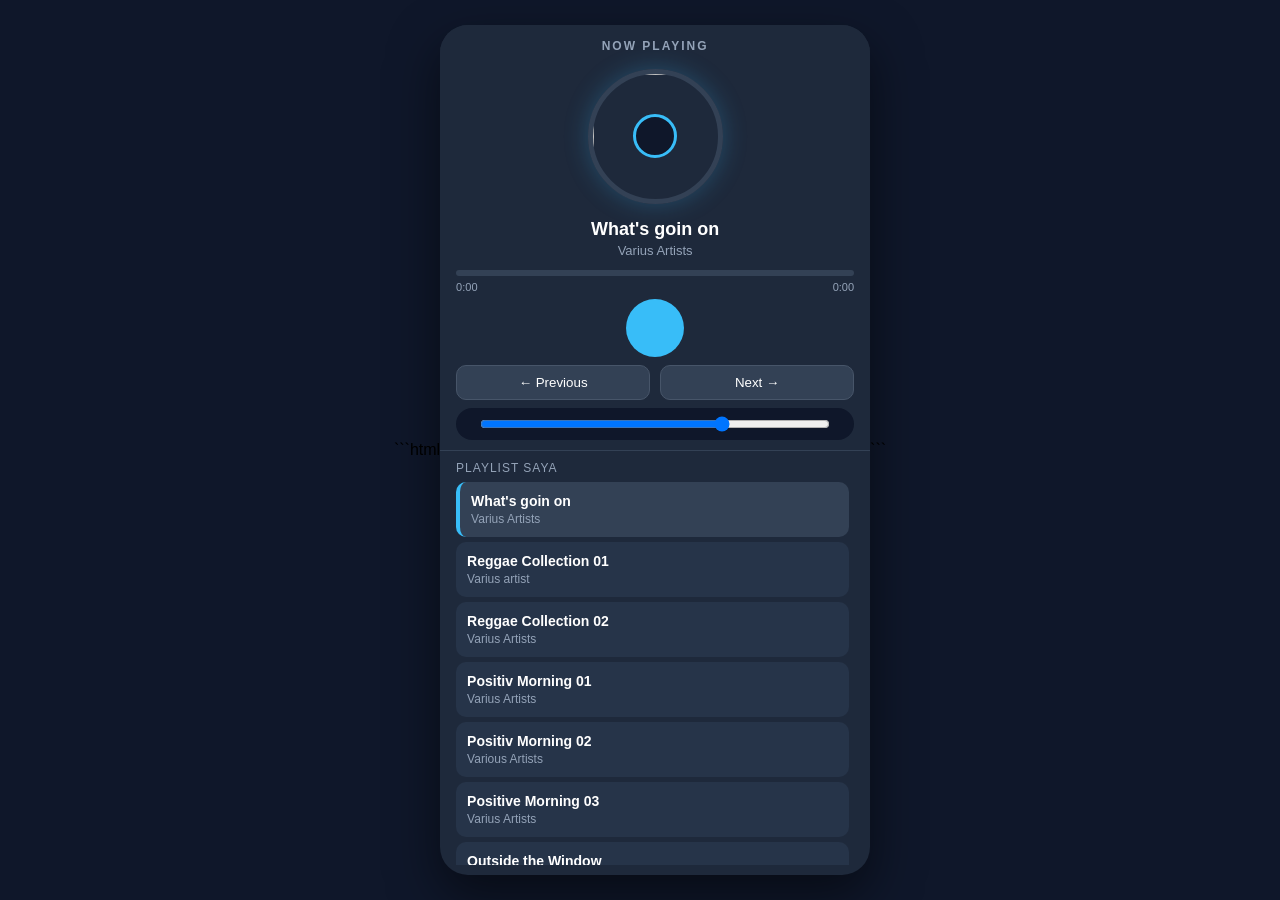
==== commit b8fbbedc: "update colom dan musik" ====
--- a/musik2/index.html
+++ b/musik2/index.html
@@ -1357,6 +1357,48 @@
 
 const playlist = [
 
+{
+  title: "What's goin on",
+  artist: "Varius Artists",
+  src: "https://github.com/MrSukses89/my_music/raw/refs/heads/main/What's%20up%20%204%20Non%20Blondes%20Reggae%20Style%20Cover(Whats%20going%20on).mp3",
+  cover: "https://images.unsplash.com/photo-1506157786151-b8491531f063?w=500&q=80"
+},
+{
+  title: "Reggae Collection 01",
+  artist: "Varius artist",
+  src: "https://github.com/MrSukses89/my_music/raw/refs/heads/main/Reggae%20Collection%2001.mp3",
+  cover: "https://images.unsplash.com/photo-1506157786151-b8491531f063?w=500&q=80",
+},
+{
+  title: "Reggae Collection 02",
+  artist: "Varius Artists",
+  src:"https://github.com/MrSukses89/my_music/raw/refs/heads/main/Reggae%20Collection%2002.mp3",
+  cover: "https://images.unsplash.com/photo-1506157786151-b8491531f063?w=500&q=80",
+},
+{
+  title: "Positiv Morning 01",
+  artist: "Varius Artists",
+  src: "https://github.com/MrSukses89/my_music/raw/refs/heads/main/Positiv%20Morning%2001.mp3",
+  cover: "https://images.unsplash.com/photo-1506157786151-b8491531f063?w=500&q=80",
+},
+{
+  title: "Positiv Morning 02",
+  artist: "Various Artists",
+  src: "https://github.com/MrSukses89/my_music/raw/refs/heads/main/Positiv%20Morning%2002.mp3",
+  cover: "https://images.unsplash.com/photo-1506157786151-b8491531f063?w=500&q=80",
+},
+{
+  title: "Positive Morning 03",
+  artist: "Varius Artists",
+  src:"https://github.com/MrSukses89/my_music/raw/refs/heads/main/Positiv%20Morning%2003.mp3",
+  cover: "https://images.unsplash.com/photo-1506157786151-b8491531f063?w=500&q=80",
+},
+{
+  title: "Outside the Window",
+  artist: "Varius artist",
+src: "https://github.com/MrSukses89/my_music/raw/refs/heads/main/out%20side%20the%20window.mp3",
+cover: "https://images.unsplash.com/photo-1506157786151-b8491531f063?w=500&q=80"
+},
 {
         title: "Whataya Want From Me",
         artist: "Adam Lambert",
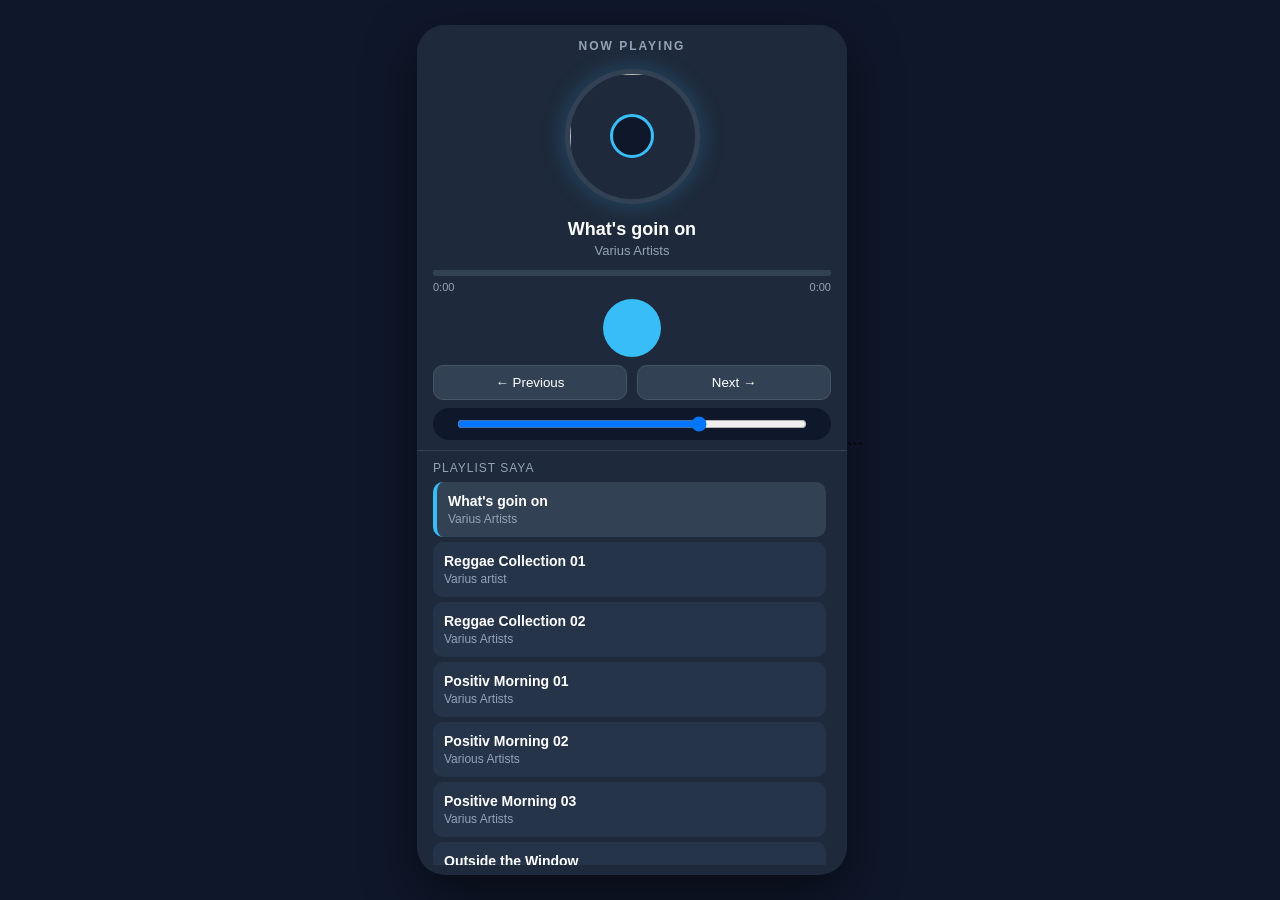
==== commit 99f50619: "remove html" ====
--- a/musik2/index.html
+++ b/musik2/index.html
@@ -1,4 +1,4 @@
-```html
+
 <!DOCTYPE html>
 <html lang="id">
 
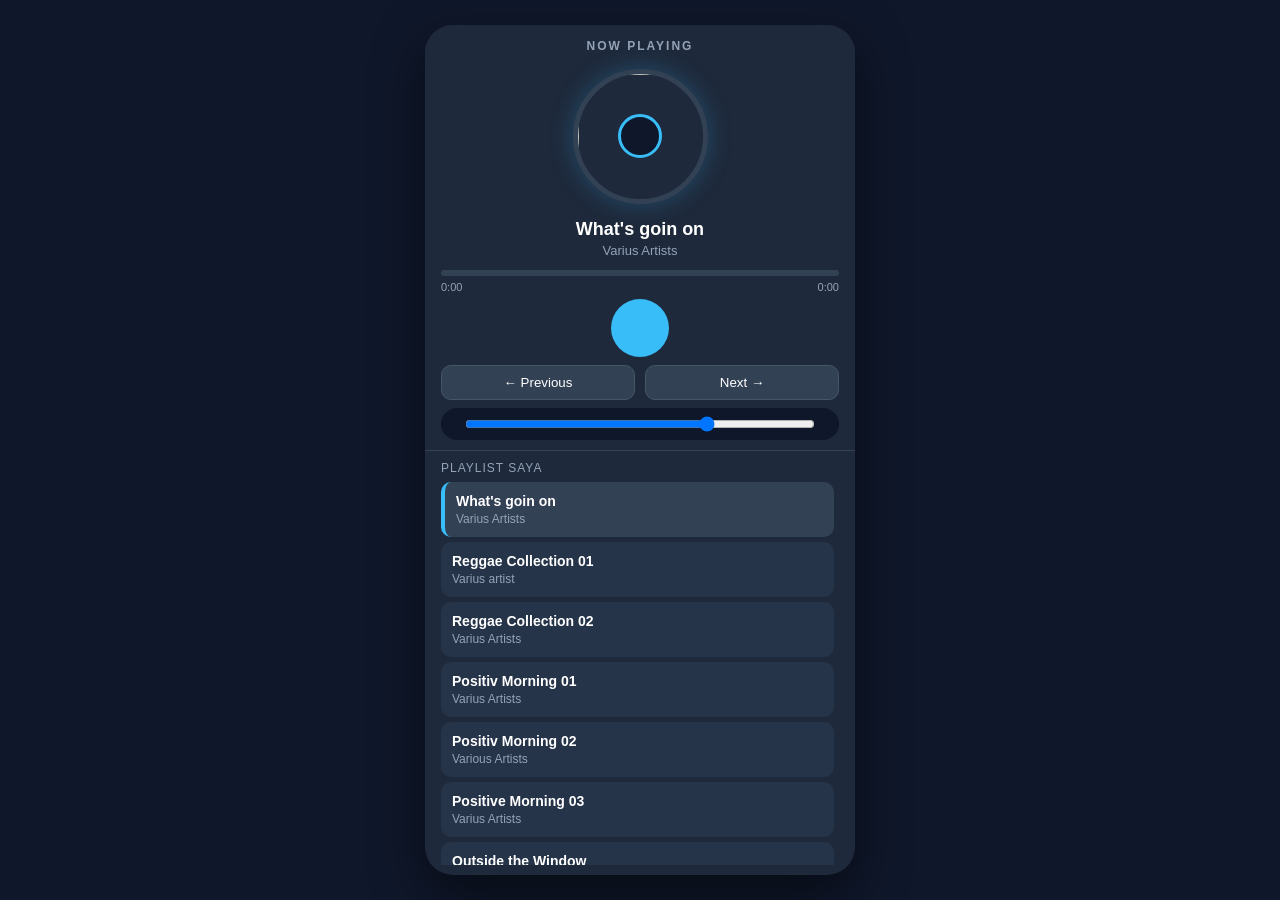
==== commit 8bbc90c6: "remove html" ====
--- a/musik2/index.html
+++ b/musik2/index.html
@@ -2458,4 +2458,4 @@
 </body>
 
 </html>
-```
+
